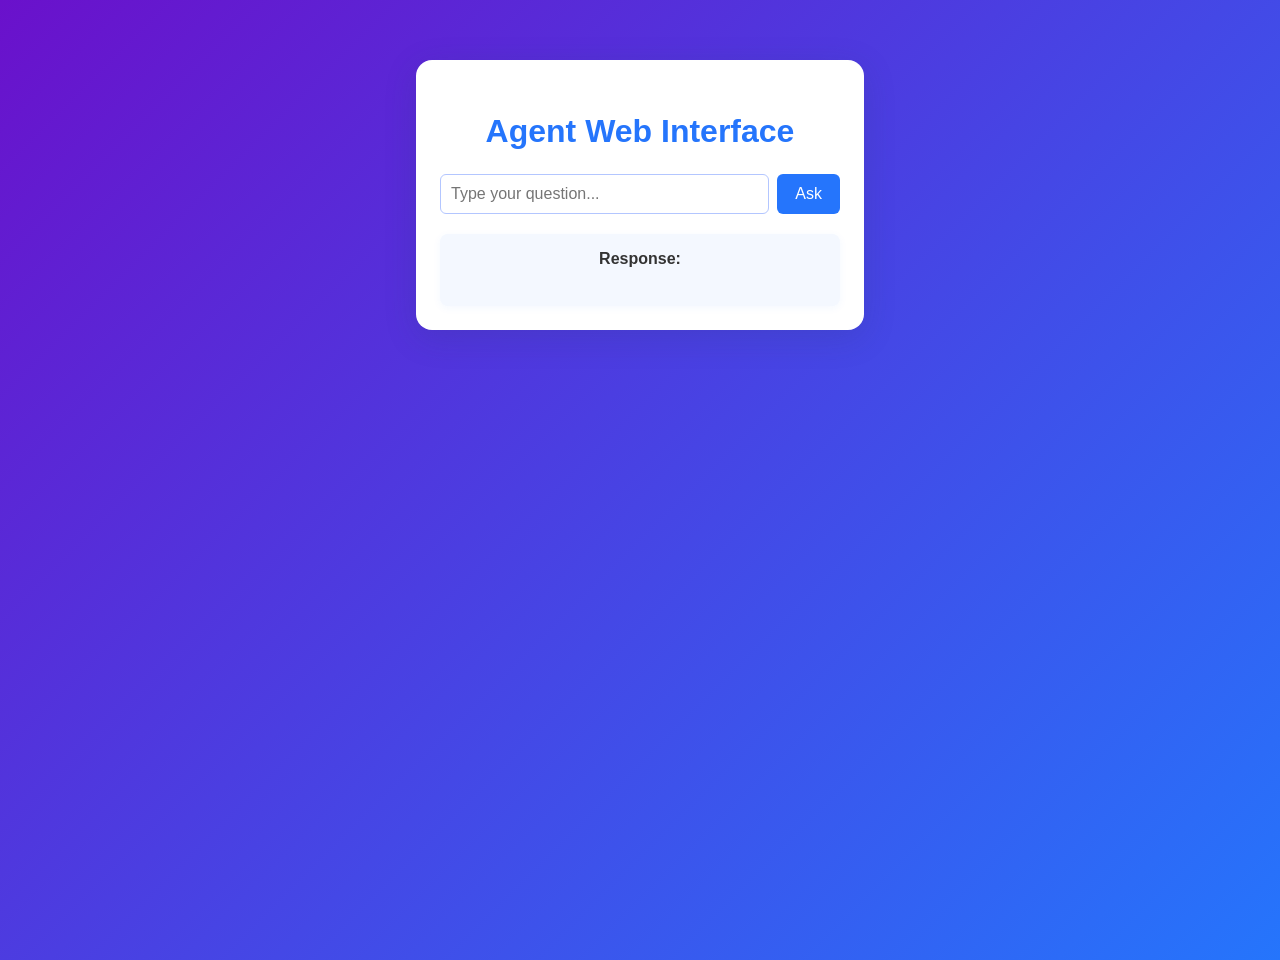
==== code/frontend/index.html @ 88b95194 "basic front end" ====
<!DOCTYPE html>
<html lang="en">
<head>
    <meta charset="UTF-8">
    <title>Agent Web App</title>
    <link rel="stylesheet" href="style.css">
</head>
<body>
    <div class="container">
        <h1>Agent Web Interface</h1>
        <form id="agent-form">
            <input type="text" id="query" placeholder="Type your question..." autocomplete="off" required>
            <button type="submit">Ask</button>
        </form>
        <div id="response-box">
            <strong>Response:</strong>
            <div id="response"></div>
        </div>
    </div>
    <script src="app.js"></script>
</body>
</html>
---- code/frontend/style.css ----
body {
    background: linear-gradient(135deg, #6a11cb 0%, #2575fc 100%);
    font-family: 'Segoe UI', Arial, sans-serif;
    min-height: 100vh;
    margin: 0;
}

.container {
    background: #fff;
    max-width: 400px;
    margin: 60px auto;
    padding: 32px 24px 24px 24px;
    border-radius: 16px;
    box-shadow: 0 8px 32px rgba(40, 60, 120, 0.2);
    text-align: center;
}

h1 {
    color: #2575fc;
    margin-bottom: 24px;
}

form {
    display: flex;
    gap: 8px;
    margin-bottom: 20px;
}

input[type="text"] {
    flex: 1;
    padding: 10px;
    border: 1px solid #b3c6ff;
    border-radius: 6px;
    font-size: 1rem;
}

button {
    background: #2575fc;
    color: #fff;
    border: none;
    border-radius: 6px;
    padding: 10px 18px;
    font-size: 1rem;
    cursor: pointer;
    transition: background 0.2s;
}

button:hover {
    background: #6a11cb;
}

#response-box {
    background: #f4f8ff;
    border-radius: 8px;
    padding: 16px;
    min-height: 40px;
    color: #333;
    box-shadow: 0 2px 8px rgba(37, 117, 252, 0.05);
}
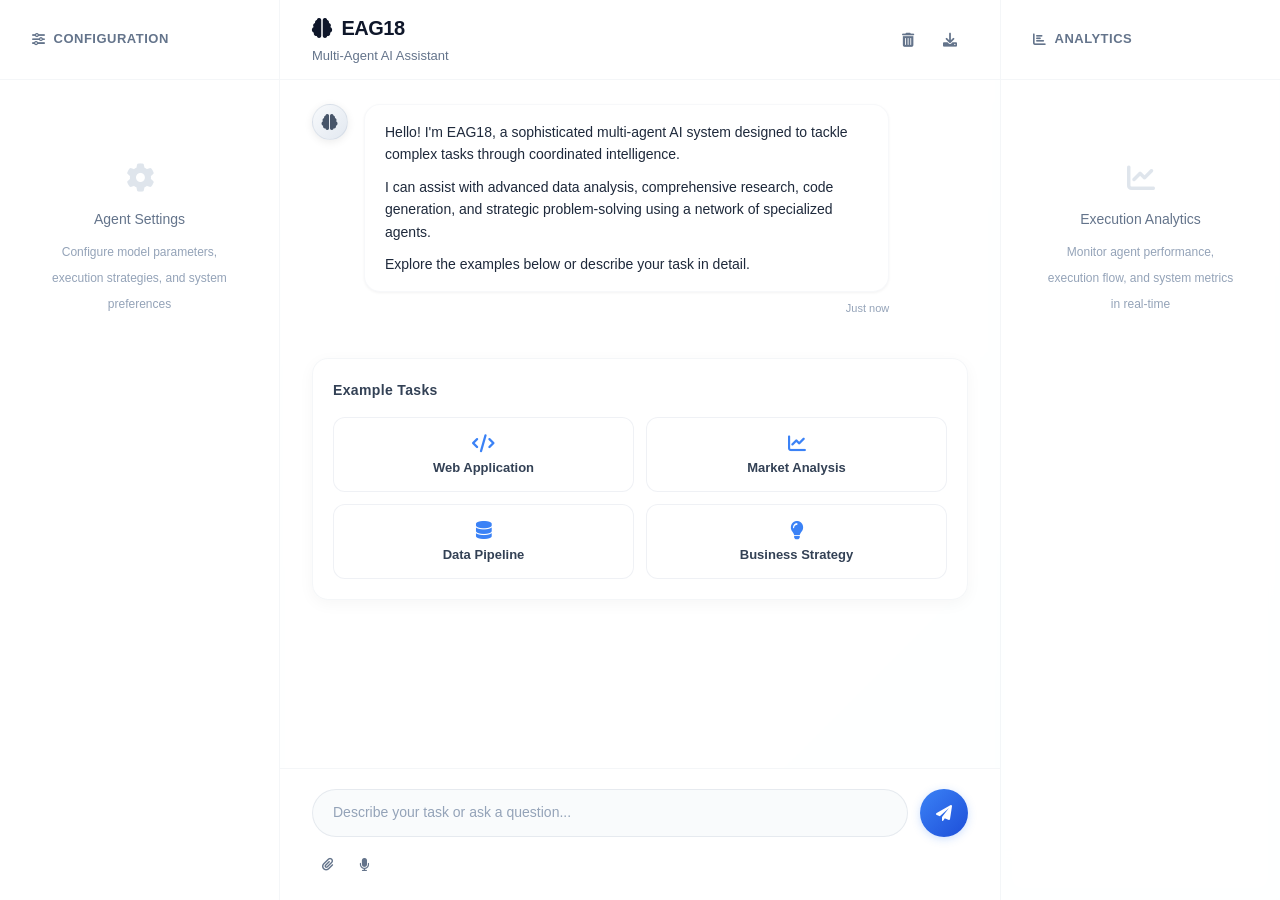
==== commit b39e44e5: "added front end" ====
--- a/code/frontend/index.html
+++ b/code/frontend/index.html
@@ -2,21 +2,127 @@
 <html lang="en">
 <head>
     <meta charset="UTF-8">
-    <title>Agent Web App</title>
+    <meta name="viewport" content="width=device-width, initial-scale=1.0">
+    <title>EAG18 - Agentic Query Assistant</title>
     <link rel="stylesheet" href="style.css">
+    <link href="https://cdnjs.cloudflare.com/ajax/libs/font-awesome/6.0.0/css/all.min.css" rel="stylesheet">
 </head>
 <body>
-    <div class="container">
-        <h1>Agent Web Interface</h1>
-        <form id="agent-form">
-            <input type="text" id="query" placeholder="Type your question..." autocomplete="off" required>
-            <button type="submit">Ask</button>
-        </form>
-        <div id="response-box">
-            <strong>Response:</strong>
-            <div id="response"></div>
+    <div class="app-container">
+        <!-- Left Sidebar -->
+        <div class="sidebar left-sidebar">
+            <div class="sidebar-header">
+                <h3><i class="fas fa-sliders-h"></i> Configuration</h3>
+            </div>
+            <div class="sidebar-content">
+                <div class="placeholder-content">
+                    <i class="fas fa-cog"></i>
+                    <p>Agent Settings</p>
+                    <small>Configure model parameters, execution strategies, and system preferences</small>
+                </div>
+            </div>
+        </div>
+
+        <!-- Main Chat Area -->
+        <div class="main-content">
+            <!-- Header -->
+            <div class="chat-header">
+                <div class="header-content">
+                    <h1><i class="fas fa-brain"></i> EAG18</h1>
+                    <p>Multi-Agent AI Assistant</p>
+                </div>
+                <div class="header-actions">
+                    <button class="btn-icon" title="Clear Conversation">
+                        <i class="fas fa-trash-alt"></i>
+                    </button>
+                    <button class="btn-icon" title="Export Chat">
+                        <i class="fas fa-download"></i>
+                    </button>
+                </div>
+            </div>
+
+            <!-- Chat Messages -->
+            <div class="chat-messages" id="chat-messages">
+                <!-- Welcome Message -->
+                <div class="message agent-message">
+                    <div class="message-avatar">
+                        <i class="fas fa-brain"></i>
+                    </div>
+                    <div class="message-content">
+                        <div class="message-text">
+                            <p>Hello! I'm EAG18, a sophisticated multi-agent AI system designed to tackle complex tasks through coordinated intelligence.</p>
+                            <p>I can assist with advanced data analysis, comprehensive research, code generation, and strategic problem-solving using a network of specialized agents.</p>
+                            <p>Explore the examples below or describe your task in detail.</p>
+                        </div>
+                        <div class="message-time">Just now</div>
+                    </div>
+                </div>
+
+                <!-- Starter Prompts -->
+                <div class="starter-prompts">
+                    <h4>Example Tasks</h4>
+                    <div class="prompt-grid">
+                        <button class="prompt-btn" data-prompt="Create a modern web application with HTML, CSS, and JavaScript that includes responsive design and interactive features">
+                            <i class="fas fa-code"></i>
+                            <span>Web Application</span>
+                        </button>
+                        <button class="prompt-btn" data-prompt="Conduct comprehensive market research on electric vehicle trends and create a detailed analysis report with visualizations">
+                            <i class="fas fa-chart-line"></i>
+                            <span>Market Analysis</span>
+                        </button>
+                        <button class="prompt-btn" data-prompt="Develop a data processing pipeline that analyzes financial datasets and generates insights with statistical models">
+                            <i class="fas fa-database"></i>
+                            <span>Data Pipeline</span>
+                        </button>
+                        <button class="prompt-btn" data-prompt="Create a comprehensive business strategy document for a tech startup including market positioning and growth plans">
+                            <i class="fas fa-lightbulb"></i>
+                            <span>Business Strategy</span>
+                        </button>
+                    </div>
+                </div>
+            </div>
+
+            <!-- Chat Input -->
+            <div class="chat-input-container">
+                <form id="chat-form" class="chat-form">
+                    <div class="input-wrapper">
+                        <textarea 
+                            id="message-input" 
+                            placeholder="Describe your task or ask a question..."
+                            rows="1"
+                            autocomplete="off"
+                        ></textarea>
+                        <button type="submit" class="send-btn" id="send-btn">
+                            <i class="fas fa-paper-plane"></i>
+                        </button>
+                    </div>
+                    <div class="input-actions">
+                        <button type="button" class="action-btn" title="Upload Files">
+                            <i class="fas fa-paperclip"></i>
+                        </button>
+                        <button type="button" class="action-btn" title="Voice Input">
+                            <i class="fas fa-microphone"></i>
+                        </button>
+                    </div>
+                </form>
+            </div>
+        </div>
+
+        <!-- Right Sidebar -->
+        <div class="sidebar right-sidebar">
+            <div class="sidebar-header">
+                <h3><i class="fas fa-chart-bar"></i> Analytics</h3>
+            </div>
+            <div class="sidebar-content">
+                <div class="placeholder-content">
+                    <i class="fas fa-chart-line"></i>
+                    <p>Execution Analytics</p>
+                    <small>Monitor agent performance, execution flow, and system metrics in real-time</small>
+                </div>
+            </div>
         </div>
     </div>
+
     <script src="app.js"></script>
 </body>
 </html>
--- a/code/frontend/style.css
+++ b/code/frontend/style.css
@@ -1,59 +1,512 @@
+/* Reset and Base Styles */
+* {
+    margin: 0;
+    padding: 0;
+    box-sizing: border-box;
+}
+
 body {
-    background: linear-gradient(135deg, #6a11cb 0%, #2575fc 100%);
-    font-family: 'Segoe UI', Arial, sans-serif;
-    min-height: 100vh;
-    margin: 0;
-}
-
-.container {
-    background: #fff;
-    max-width: 400px;
-    margin: 60px auto;
-    padding: 32px 24px 24px 24px;
+    font-family: -apple-system, BlinkMacSystemFont, 'Segoe UI', Roboto, 'Helvetica Neue', Arial, sans-serif;
+    background: linear-gradient(135deg, #f0f9ff 0%, #e0f2fe 50%, #b2f5ea 100%);
+    height: 100vh;
+    overflow: hidden;
+    color: #1e293b;
+    line-height: 1.6;
+}
+
+/* App Container */
+.app-container {
+    display: flex;
+    height: 100vh;
+    max-width: 100vw;
+    background: rgba(255, 255, 255, 0.7);
+    backdrop-filter: blur(20px);
+}
+
+/* Sidebar Styles */
+.sidebar {
+    width: 280px;
+    background: rgba(255, 255, 255, 0.9);
+    border-right: 1px solid rgba(148, 163, 184, 0.1);
+    display: flex;
+    flex-direction: column;
+    backdrop-filter: blur(10px);
+}
+
+.right-sidebar {
+    border-right: none;
+    border-left: 1px solid rgba(148, 163, 184, 0.1);
+}
+
+.sidebar-header {
+    padding: 20px 32px;
+    border-bottom: 1px solid rgba(148, 163, 184, 0.1);
+    background: rgba(255, 255, 255, 0.95);
+    backdrop-filter: blur(10px);
+    height: 80px;
+    display: flex;
+    align-items: center;
+}
+
+.sidebar-header h3 {
+    font-size: 13px;
+    font-weight: 600;
+    display: flex;
+    align-items: center;
+    gap: 8px;
+    color: #64748b;
+    text-transform: uppercase;
+    letter-spacing: 0.5px;
+}
+
+.sidebar-content {
+    flex: 1;
+    padding: 24px;
+    overflow-y: auto;
+}
+
+.placeholder-content {
+    text-align: center;
+    color: #94a3b8;
+    padding: 60px 20px;
+}
+
+.placeholder-content i {
+    font-size: 28px;
+    color: #cbd5e1;
+    margin-bottom: 16px;
+    opacity: 0.6;
+}
+
+.placeholder-content p {
+    font-size: 14px;
+    font-weight: 500;
+    margin-bottom: 8px;
+    color: #64748b;
+}
+
+.placeholder-content small {
+    font-size: 12px;
+    color: #94a3b8;
+    line-height: 1.4;
+}
+
+/* Main Content */
+.main-content {
+    flex: 1;
+    display: flex;
+    flex-direction: column;
+    background: rgba(255, 255, 255, 0.8);
+    backdrop-filter: blur(10px);
+}
+
+/* Chat Header */
+.chat-header {
+    display: flex;
+    justify-content: space-between;
+    align-items: center;
+    padding: 20px 32px;
+    background: rgba(255, 255, 255, 0.95);
+    border-bottom: 1px solid rgba(148, 163, 184, 0.1);
+    backdrop-filter: blur(10px);
+    height: 80px;
+}
+
+.header-content h1 {
+    font-size: 20px;
+    font-weight: 700;
+    margin-bottom: 2px;
+    display: flex;
+    align-items: center;
+    gap: 10px;
+    color: #0f172a;
+    letter-spacing: -0.025em;
+}
+
+.header-content p {
+    font-size: 13px;
+    color: #64748b;
+    font-weight: 500;
+}
+
+.header-actions {
+    display: flex;
+    gap: 6px;
+}
+
+.btn-icon {
+    background: transparent;
+    border: none;
+    color: #64748b;
+    padding: 10px;
+    border-radius: 8px;
+    cursor: pointer;
+    transition: all 0.2s ease;
+    display: flex;
+    align-items: center;
+    justify-content: center;
+    width: 36px;
+    height: 36px;
+    font-size: 14px;
+}
+
+.btn-icon:hover {
+    background: rgba(148, 163, 184, 0.1);
+    color: #334155;
+}
+
+/* Chat Messages */
+.chat-messages {
+    flex: 1;
+    padding: 24px 32px;
+    overflow-y: auto;
+    display: flex;
+    flex-direction: column;
+    gap: 20px;
+}
+
+/* Message Styles */
+.message {
+    display: flex;
+    gap: 16px;
+    max-width: 88%;
+    animation: fadeIn 0.3s ease;
+}
+
+.user-message {
+    align-self: flex-end;
+    flex-direction: row-reverse;
+}
+
+.agent-message {
+    align-self: flex-start;
+}
+
+.message-avatar {
+    width: 36px;
+    height: 36px;
+    border-radius: 50%;
+    display: flex;
+    align-items: center;
+    justify-content: center;
+    font-size: 16px;
+    flex-shrink: 0;
+    box-shadow: 0 2px 8px rgba(0, 0, 0, 0.08);
+}
+
+.user-message .message-avatar {
+    background: linear-gradient(135deg, #3b82f6 0%, #1d4ed8 100%);
+    color: white;
+}
+
+.agent-message .message-avatar {
+    background: linear-gradient(135deg, #f8fafc 0%, #e2e8f0 100%);
+    color: #475569;
+    border: 1px solid rgba(148, 163, 184, 0.2);
+}
+
+.message-content {
+    flex: 1;
+    min-width: 0;
+}
+
+.message-text {
+    background: #ffffff;
+    padding: 16px 20px;
     border-radius: 16px;
-    box-shadow: 0 8px 32px rgba(40, 60, 120, 0.2);
+    line-height: 1.6;
+    font-size: 14px;
+    box-shadow: 0 1px 3px rgba(0, 0, 0, 0.05);
+    border: 1px solid rgba(148, 163, 184, 0.08);
+}
+
+.user-message .message-text {
+    background: linear-gradient(135deg, #3b82f6 0%, #1d4ed8 100%);
+    color: white;
+    box-shadow: 0 4px 12px rgba(59, 130, 246, 0.25);
+}
+
+.agent-message .message-text {
+    background: #ffffff;
+    color: #1e293b;
+}
+
+.message-text p {
+    margin-bottom: 10px;
+}
+
+.message-text p:last-child {
+    margin-bottom: 0;
+}
+
+.message-text ul {
+    margin: 10px 0;
+    padding-left: 18px;
+}
+
+.message-text li {
+    margin-bottom: 6px;
+}
+
+.message-time {
+    font-size: 11px;
+    color: #94a3b8;
+    margin-top: 8px;
+    text-align: right;
+    font-weight: 500;
+}
+
+.user-message .message-time {
+    text-align: left;
+}
+
+/* Starter Prompts */
+.starter-prompts {
+    margin-top: 20px;
+    padding: 20px;
+    background: rgba(255, 255, 255, 0.9);
+    border-radius: 16px;
+    border: 1px solid rgba(148, 163, 184, 0.1);
+    box-shadow: 0 4px 16px rgba(0, 0, 0, 0.04);
+    backdrop-filter: blur(10px);
+}
+
+.starter-prompts h4 {
+    color: #334155;
+    margin-bottom: 16px;
+    font-size: 14px;
+    font-weight: 600;
+    letter-spacing: 0.025em;
+}
+
+.prompt-grid {
+    display: grid;
+    grid-template-columns: repeat(auto-fit, minmax(200px, 1fr));
+    gap: 12px;
+}
+
+.prompt-btn {
+    background: rgba(255, 255, 255, 0.8);
+    border: 1px solid rgba(148, 163, 184, 0.15);
+    border-radius: 12px;
+    padding: 16px;
+    cursor: pointer;
+    transition: all 0.2s ease;
+    display: flex;
+    flex-direction: column;
+    align-items: center;
+    gap: 8px;
     text-align: center;
-}
-
-h1 {
-    color: #2575fc;
-    margin-bottom: 24px;
-}
-
-form {
-    display: flex;
-    gap: 8px;
-    margin-bottom: 20px;
-}
-
-input[type="text"] {
+    color: #475569;
+    font-size: 13px;
+    font-weight: 500;
+    backdrop-filter: blur(10px);
+}
+
+.prompt-btn:hover {
+    border-color: #3b82f6;
+    background: rgba(59, 130, 246, 0.05);
+    transform: translateY(-1px);
+    box-shadow: 0 4px 12px rgba(59, 130, 246, 0.15);
+}
+
+.prompt-btn i {
+    font-size: 18px;
+    color: #3b82f6;
+}
+
+.prompt-btn span {
+    font-weight: 600;
+    color: #334155;
+}
+
+/* Chat Input */
+.chat-input-container {
+    padding: 20px 32px;
+    background: rgba(255, 255, 255, 0.95);
+    border-top: 1px solid rgba(148, 163, 184, 0.1);
+    backdrop-filter: blur(10px);
+}
+
+.chat-form {
+    display: flex;
+    flex-direction: column;
+    gap: 12px;
+}
+
+.input-wrapper {
+    display: flex;
+    gap: 12px;
+    align-items: flex-end;
+}
+
+#message-input {
     flex: 1;
-    padding: 10px;
-    border: 1px solid #b3c6ff;
-    border-radius: 6px;
-    font-size: 1rem;
-}
-
-button {
-    background: #2575fc;
-    color: #fff;
+    border: 1px solid rgba(148, 163, 184, 0.2);
+    border-radius: 24px;
+    padding: 14px 20px;
+    font-size: 14px;
+    resize: none;
+    outline: none;
+    transition: all 0.2s ease;
+    font-family: inherit;
+    max-height: 120px;
+    min-height: 48px;
+    background: rgba(248, 250, 252, 0.8);
+    color: #1e293b;
+}
+
+#message-input:focus {
+    border-color: #3b82f6;
+    background: #ffffff;
+    box-shadow: 0 0 0 3px rgba(59, 130, 246, 0.1);
+}
+
+#message-input::placeholder {
+    color: #94a3b8;
+}
+
+.send-btn {
+    background: linear-gradient(135deg, #3b82f6 0%, #1d4ed8 100%);
+    color: white;
     border: none;
-    border-radius: 6px;
-    padding: 10px 18px;
-    font-size: 1rem;
+    border-radius: 50%;
+    width: 48px;
+    height: 48px;
     cursor: pointer;
-    transition: background 0.2s;
-}
-
-button:hover {
-    background: #6a11cb;
-}
-
-#response-box {
-    background: #f4f8ff;
+    transition: all 0.2s ease;
+    display: flex;
+    align-items: center;
+    justify-content: center;
+    font-size: 16px;
+    flex-shrink: 0;
+    box-shadow: 0 2px 8px rgba(59, 130, 246, 0.25);
+}
+
+.send-btn:hover {
+    background: linear-gradient(135deg, #2563eb 0%, #1e40af 100%);
+    transform: translateY(-1px);
+    box-shadow: 0 4px 12px rgba(59, 130, 246, 0.35);
+}
+
+.send-btn:disabled {
+    opacity: 0.6;
+    cursor: not-allowed;
+    transform: none;
+}
+
+.input-actions {
+    display: flex;
+    gap: 6px;
+    justify-content: flex-start;
+}
+
+.action-btn {
+    background: transparent;
+    border: none;
     border-radius: 8px;
-    padding: 16px;
-    min-height: 40px;
-    color: #333;
-    box-shadow: 0 2px 8px rgba(37, 117, 252, 0.05);
+    padding: 8px 10px;
+    cursor: pointer;
+    transition: all 0.2s ease;
+    color: #64748b;
+    font-size: 13px;
+}
+
+.action-btn:hover {
+    background: rgba(148, 163, 184, 0.1);
+    color: #334155;
+}
+
+/* Animations */
+@keyframes fadeIn {
+    from {
+        opacity: 0;
+        transform: translateY(10px);
+    }
+    to {
+        opacity: 1;
+        transform: translateY(0);
+    }
+}
+
+/* Loading Animation */
+.typing-indicator {
+    display: flex;
+    gap: 4px;
+    padding: 16px 20px;
+    background: #ffffff;
+    border-radius: 16px;
+    align-self: flex-start;
+    max-width: 70px;
+    box-shadow: 0 1px 3px rgba(0, 0, 0, 0.05);
+    border: 1px solid rgba(148, 163, 184, 0.08);
+}
+
+.typing-dot {
+    width: 8px;
+    height: 8px;
+    border-radius: 50%;
+    background: #94a3b8;
+    animation: typing 1.4s infinite ease-in-out;
+}
+
+.typing-dot:nth-child(1) { animation-delay: -0.32s; }
+.typing-dot:nth-child(2) { animation-delay: -0.16s; }
+
+@keyframes typing {
+    0%, 80%, 100% {
+        transform: scale(0.8);
+        opacity: 0.5;
+    }
+    40% {
+        transform: scale(1);
+        opacity: 1;
+    }
+}
+
+/* Responsive Design */
+@media (max-width: 1200px) {
+    .sidebar {
+        width: 240px;
+    }
+}
+
+@media (max-width: 768px) {
+    .sidebar {
+        display: none;
+    }
+    
+    .chat-messages {
+        padding: 20px 24px;
+    }
+    
+    .chat-input-container {
+        padding: 20px 24px;
+    }
+    
+    .message {
+        max-width: 92%;
+    }
+    
+    .prompt-grid {
+        grid-template-columns: 1fr;
+    }
+}
+
+/* Scrollbar Styling */
+.chat-messages::-webkit-scrollbar {
+    width: 6px;
+}
+
+.chat-messages::-webkit-scrollbar-track {
+    background: transparent;
+}
+
+.chat-messages::-webkit-scrollbar-thumb {
+    background: rgba(148, 163, 184, 0.3);
+    border-radius: 3px;
+}
+
+.chat-messages::-webkit-scrollbar-thumb:hover {
+    background: rgba(148, 163, 184, 0.5);
 }
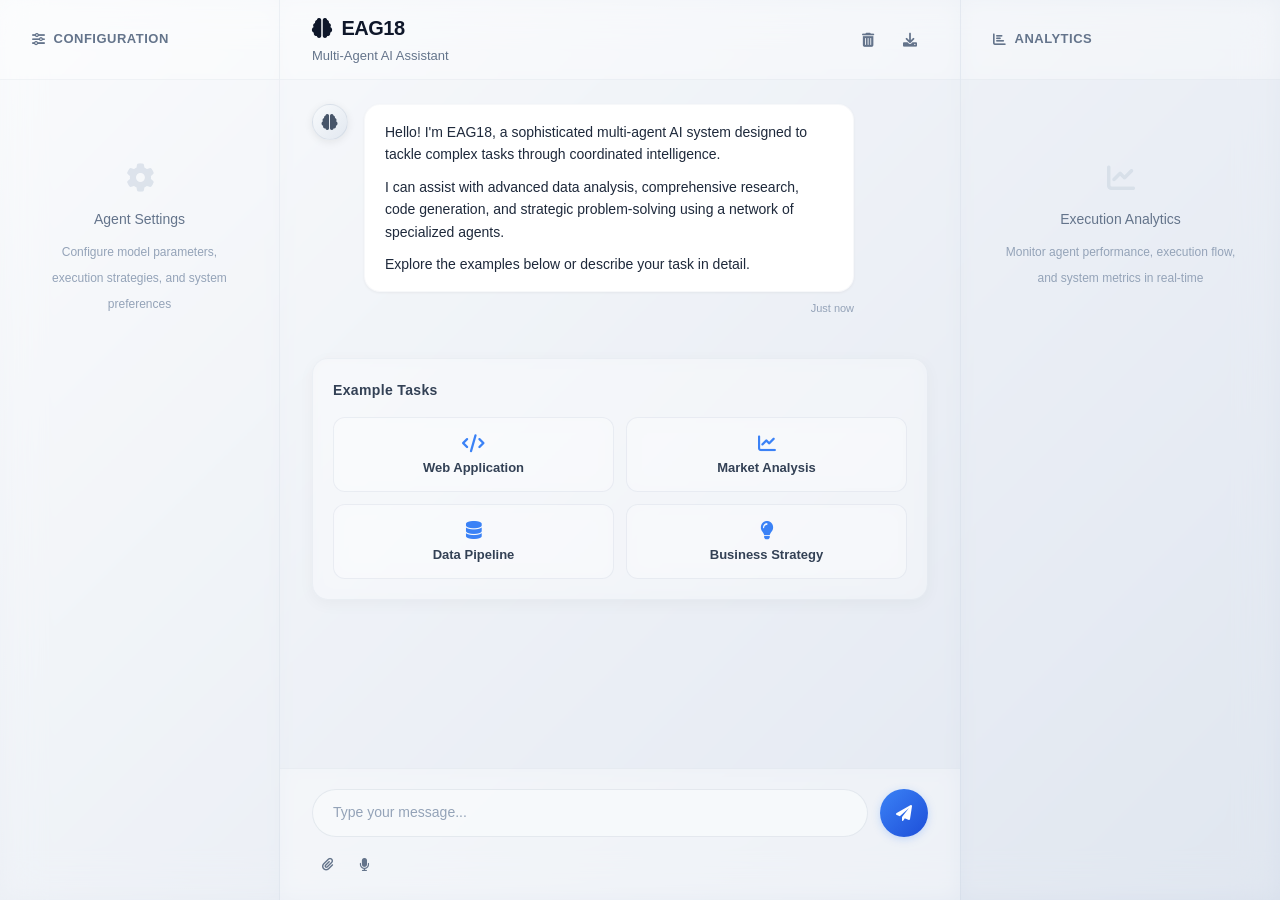
==== commit e4828f29: "file upload workgin" ====
--- a/code/frontend/index.html
+++ b/code/frontend/index.html
@@ -84,20 +84,14 @@
 
             <!-- Chat Input -->
             <div class="chat-input-container">
-                <form id="chat-form" class="chat-form">
+                <form id="chat-form" class="chat-form" autocomplete="off">
+                    <input type="file" id="file-input" multiple style="display:none;" />
                     <div class="input-wrapper">
-                        <textarea 
-                            id="message-input" 
-                            placeholder="Describe your task or ask a question..."
-                            rows="1"
-                            autocomplete="off"
-                        ></textarea>
-                        <button type="submit" class="send-btn" id="send-btn">
-                            <i class="fas fa-paper-plane"></i>
-                        </button>
+                        <textarea id="message-input" rows="1" placeholder="Type your message..." autocomplete="off"></textarea>
+                        <button type="submit" id="send-btn" class="send-btn"><i class="fas fa-paper-plane"></i></button>
                     </div>
                     <div class="input-actions">
-                        <button type="button" class="action-btn" title="Upload Files">
+                        <button type="button" class="action-btn" id="attach-btn" title="Attach File">
                             <i class="fas fa-paperclip"></i>
                         </button>
                         <button type="button" class="action-btn" title="Voice Input">
--- a/code/frontend/style.css
+++ b/code/frontend/style.css
@@ -7,7 +7,7 @@
 
 body {
     font-family: -apple-system, BlinkMacSystemFont, 'Segoe UI', Roboto, 'Helvetica Neue', Arial, sans-serif;
-    background: linear-gradient(135deg, #f0f9ff 0%, #e0f2fe 50%, #b2f5ea 100%);
+    background: linear-gradient(135deg, #f5f7fa 0%, #c3cfe2 100%);
     height: 100vh;
     overflow: hidden;
     color: #1e293b;
@@ -19,14 +19,14 @@
     display: flex;
     height: 100vh;
     max-width: 100vw;
-    background: rgba(255, 255, 255, 0.7);
+    background: rgba(255, 255, 255, 0.2);
     backdrop-filter: blur(20px);
 }
 
 /* Sidebar Styles */
 .sidebar {
     width: 280px;
-    background: rgba(255, 255, 255, 0.9);
+    background: rgba(255, 255, 255, 0.2);
     border-right: 1px solid rgba(148, 163, 184, 0.1);
     display: flex;
     flex-direction: column;
@@ -41,7 +41,7 @@
 .sidebar-header {
     padding: 20px 32px;
     border-bottom: 1px solid rgba(148, 163, 184, 0.1);
-    background: rgba(255, 255, 255, 0.95);
+    background: rgba(255, 255, 255, 0.2);
     backdrop-filter: blur(10px);
     height: 80px;
     display: flex;
@@ -96,7 +96,7 @@
     flex: 1;
     display: flex;
     flex-direction: column;
-    background: rgba(255, 255, 255, 0.8);
+    background: rgba(255, 255, 255, 0.2);
     backdrop-filter: blur(10px);
 }
 
@@ -106,7 +106,7 @@
     justify-content: space-between;
     align-items: center;
     padding: 20px 32px;
-    background: rgba(255, 255, 255, 0.95);
+    background: rgba(255, 255, 255, 0.2);
     border-bottom: 1px solid rgba(148, 163, 184, 0.1);
     backdrop-filter: blur(10px);
     height: 80px;
@@ -264,7 +264,7 @@
 .starter-prompts {
     margin-top: 20px;
     padding: 20px;
-    background: rgba(255, 255, 255, 0.9);
+    background: rgba(255, 255, 255, 0.2);
     border-radius: 16px;
     border: 1px solid rgba(148, 163, 184, 0.1);
     box-shadow: 0 4px 16px rgba(0, 0, 0, 0.04);
@@ -286,7 +286,7 @@
 }
 
 .prompt-btn {
-    background: rgba(255, 255, 255, 0.8);
+    background: rgba(255, 255, 255, 0.2);
     border: 1px solid rgba(148, 163, 184, 0.15);
     border-radius: 12px;
     padding: 16px;
@@ -323,7 +323,7 @@
 /* Chat Input */
 .chat-input-container {
     padding: 20px 32px;
-    background: rgba(255, 255, 255, 0.95);
+    background: rgba(255, 255, 255, 0.2);
     border-top: 1px solid rgba(148, 163, 184, 0.1);
     backdrop-filter: blur(10px);
 }
@@ -509,4 +509,78 @@
 
 .chat-messages::-webkit-scrollbar-thumb:hover {
     background: rgba(148, 163, 184, 0.5);
+}
+
+/* DAG/Status UI for right sidebar - compact, glossy, chat-aligned */
+.dag-node {
+    display: flex;
+    align-items: flex-start;
+    margin-bottom: 4px;
+    padding: 5px 8px;
+    border-radius: 5px;
+    background: linear-gradient(135deg, #f8fafc 0%, #f1f5f9 100%);
+    border: 1px solid #e5e7eb;
+    box-shadow: 0 1px 2px rgba(0,0,0,0.02);
+    font-size: 12px;
+    font-family: "Segoe UI", "Roboto", "Arial", sans-serif;
+    transition: box-shadow 0.2s, border-color 0.2s;
+    position: relative;
+    min-width: 0;
+    overflow: visible;
+}
+.dag-node::after {
+    content: '';
+    display: block;
+    position: absolute;
+    left: 0; right: 0; top: 0;
+    height: 40%;
+    border-radius: 5px 5px 0 0;
+    background: linear-gradient(90deg, rgba(255,255,255,0.18) 0%, rgba(255,255,255,0.04) 100%);
+    pointer-events: none;
+}
+.dag-node.completed {
+    background: linear-gradient(135deg, #dcfce7 0%, #bbf7d0 100%);
+    color: #15803d;
+    border-color: #bbf7d0;
+    cursor: pointer;
+}
+.dag-node.running {
+    background: linear-gradient(135deg, #e0f2fe 0%, #bae6fd 100%);
+    color: #2563eb;
+    border-color: #bae6fd;
+    font-weight: 600;
+}
+.dag-node.failed {
+    background: linear-gradient(135deg, #fee2e2 0%, #fecaca 100%);
+    color: #b91c1c;
+    border-color: #fecaca;
+    font-weight: 600;
+}
+.dag-node.pending {
+    background: linear-gradient(135deg, #f3f4f6 0%, #e5e7eb 100%);
+    color: #64748b;
+    border-color: #e5e7eb;
+}
+.dag-arrow {
+    text-align: center;
+    font-size: 13px;
+    color: #cbd5e1;
+    margin: 0 0 2px 0;
+    user-select: none;
+    line-height: 1;
+}
+.dag-node:hover.completed {
+    box-shadow: 0 2px 6px rgba(34,197,94,0.08);
+    border-color: #22c55e;
+}
+.dag-node:hover.failed {
+    box-shadow: 0 2px 6px rgba(239,68,68,0.08);
+    border-color: #ef4444;
+}
+/* Sidebar expansion and overflow */
+.sidebar.right-sidebar {
+    min-width: 320px;
+    max-width: 440px;
+    overflow-x: visible;
+    overflow-y: visible;
 }
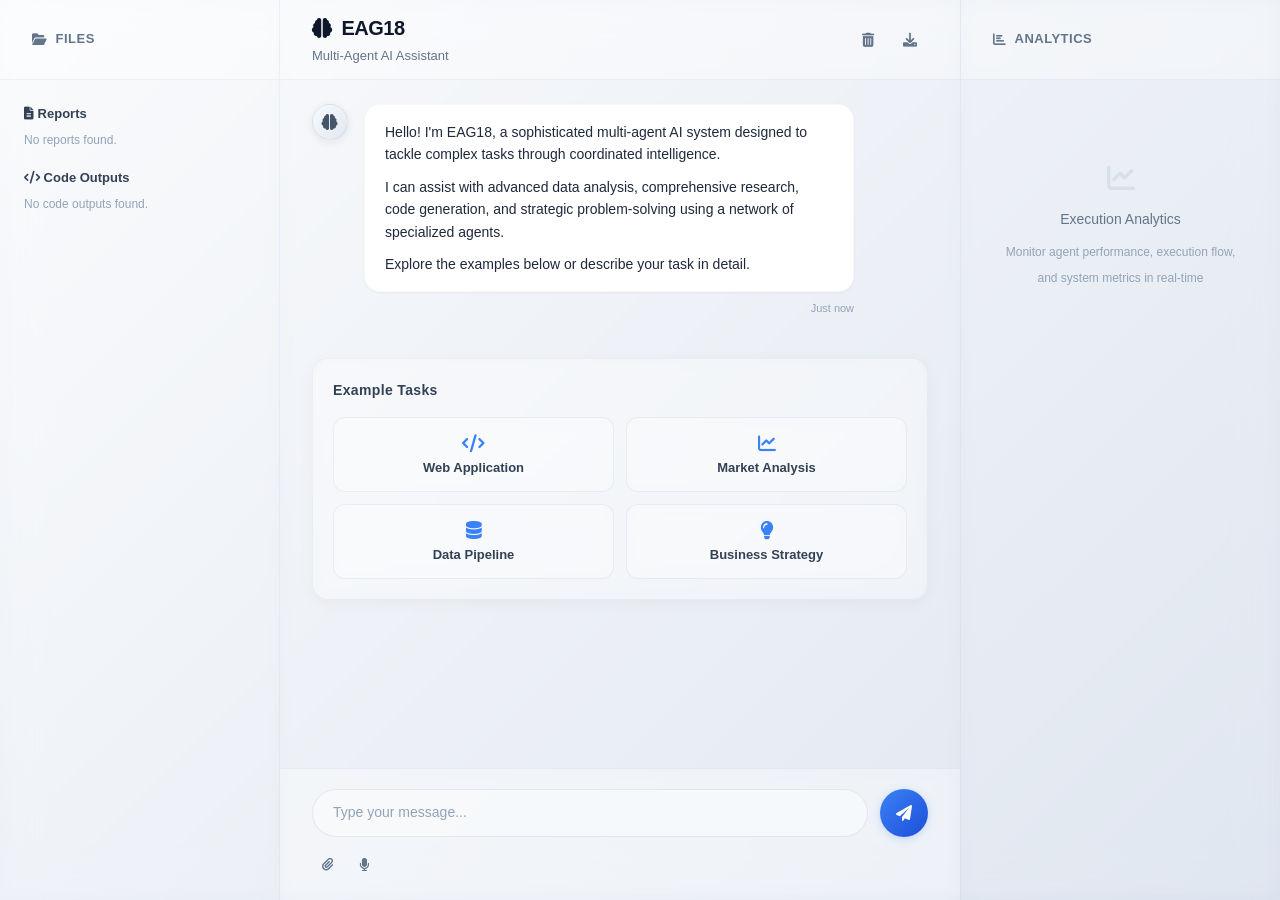
==== commit 5fb21e8f: "file working" ====
--- a/code/frontend/index.html
+++ b/code/frontend/index.html
@@ -12,14 +12,10 @@
         <!-- Left Sidebar -->
         <div class="sidebar left-sidebar">
             <div class="sidebar-header">
-                <h3><i class="fas fa-sliders-h"></i> Configuration</h3>
+                <h3><i class="fas fa-folder-open"></i> Files</h3>
             </div>
-            <div class="sidebar-content">
-                <div class="placeholder-content">
-                    <i class="fas fa-cog"></i>
-                    <p>Agent Settings</p>
-                    <small>Configure model parameters, execution strategies, and system preferences</small>
-                </div>
+            <div class="sidebar-content" id="left-sidebar-content">
+                <!-- Reports and code outputs will be rendered here by JS -->
             </div>
         </div>
 
--- a/code/frontend/style.css
+++ b/code/frontend/style.css
@@ -583,4 +583,18 @@
     max-width: 440px;
     overflow-x: visible;
     overflow-y: visible;
-}+}
+
+/* Left sidebar file browser styles */
+.sidebar-section { margin-bottom: 18px; }
+.sidebar-section h4 { font-size: 13px; margin-bottom: 6px; color: #334155; }
+.sidebar-list { list-style: none; padding-left: 0; }
+.sidebar-item { font-size: 13px; margin-bottom: 4px; display: flex; align-items: center; transition: background 0.2s; border-radius: 6px; padding: 2px 6px; }
+.sidebar-item a { color: #2563eb; text-decoration: none; font-weight: 500; border-radius: 6px; padding: 2px 4px; transition: background 0.2s, color 0.2s; }
+.sidebar-item:hover, .sidebar-item:focus-within { background: #e0e7ef; }
+.sidebar-item a:hover { background: #dbeafe; color: #1e40af; }
+.sidebar-item i { margin-right: 6px; color: #64748b; }
+.sidebar-empty { color: #94a3b8; font-size: 12px; margin-bottom: 8px; }
+.sidebar-session-title { font-weight: 600; color: #0f172a; margin-top: 8px; }
+.file-badge-new { background: #facc15; color: #92400e; font-size: 10px; border-radius: 8px; padding: 1px 6px; margin-left: 8px; font-weight: 700; animation: newfilefade 1.2s linear; }
+@keyframes newfilefade { 0% { background: #fde68a; } 100% { background: #facc15; } }
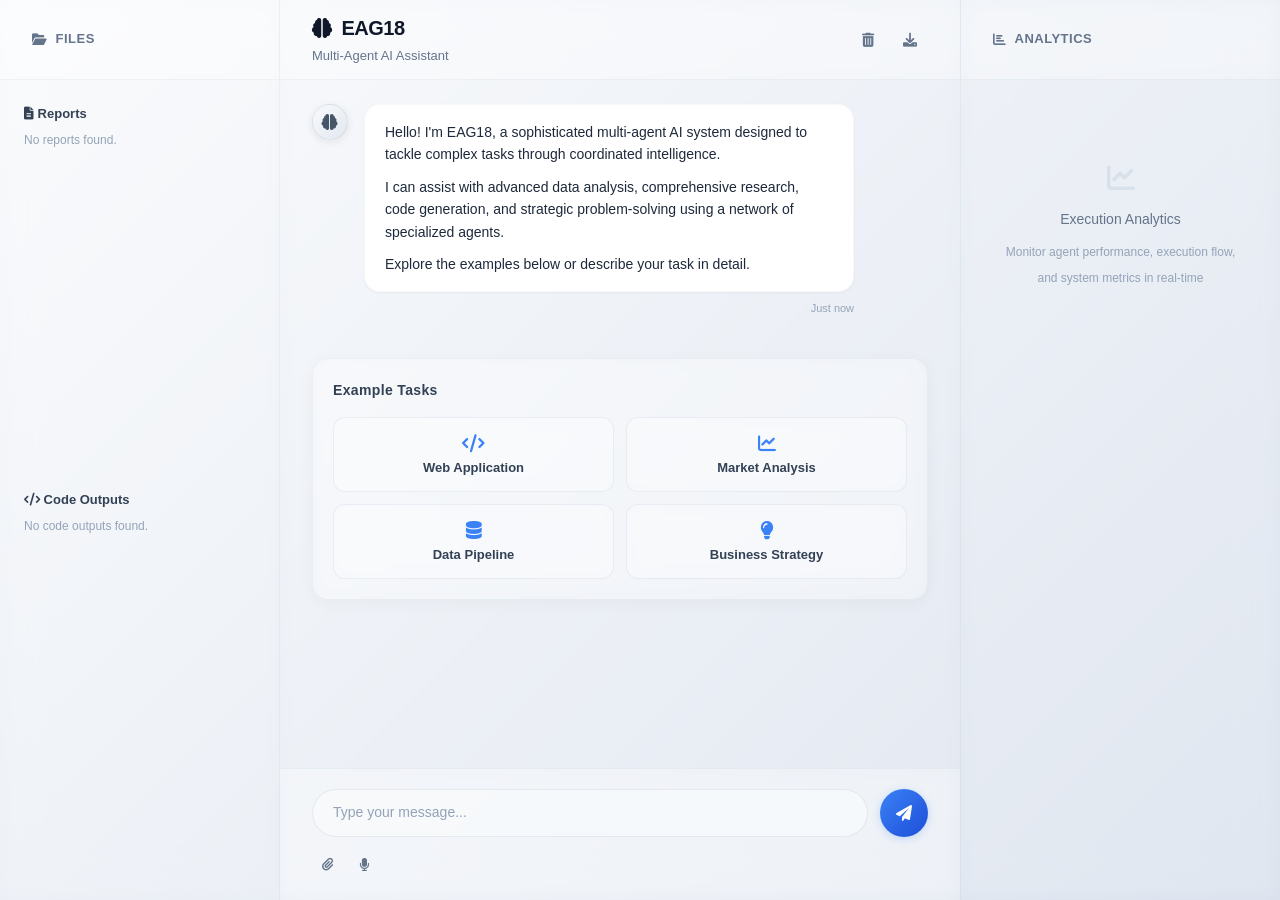
==== commit 5d74cc04: "Working code" ====
--- a/code/frontend/index.html
+++ b/code/frontend/index.html
@@ -58,11 +58,11 @@
                 <div class="starter-prompts">
                     <h4>Example Tasks</h4>
                     <div class="prompt-grid">
-                        <button class="prompt-btn" data-prompt="Create a modern web application with HTML, CSS, and JavaScript that includes responsive design and interactive features">
+                        <button class="prompt-btn" data-prompt="Create a modern Tic Tac Toe game with HTML, CSS, and JavaScript">
                             <i class="fas fa-code"></i>
                             <span>Web Application</span>
                         </button>
-                        <button class="prompt-btn" data-prompt="Conduct comprehensive market research on electric vehicle trends and create a detailed analysis report with visualizations">
+                        <button class="prompt-btn" data-prompt="Conduct a basic market research on electric vehicle trends and create a detailed analysis report without visualizations">
                             <i class="fas fa-chart-line"></i>
                             <span>Market Analysis</span>
                         </button>
--- a/code/frontend/style.css
+++ b/code/frontend/style.css
@@ -597,4 +597,75 @@
 .sidebar-empty { color: #94a3b8; font-size: 12px; margin-bottom: 8px; }
 .sidebar-session-title { font-weight: 600; color: #0f172a; margin-top: 8px; }
 .file-badge-new { background: #facc15; color: #92400e; font-size: 10px; border-radius: 8px; padding: 1px 6px; margin-left: 8px; font-weight: 700; animation: newfilefade 1.2s linear; }
-@keyframes newfilefade { 0% { background: #fde68a; } 100% { background: #facc15; } }+@keyframes newfilefade { 0% { background: #fde68a; } 100% { background: #facc15; } }
+
+.sidebar-card-grid {
+  display: flex;
+  flex-direction: column;
+  gap: 6px;
+  margin-bottom: 8px;
+  padding-right: 6px;
+}
+
+.sidebar-card {
+  background: linear-gradient(135deg, #f8fafc 0%, #e0e7ef 100%);
+  border-radius: 10px;
+  box-shadow: 0 1.5px 5px rgba(30, 41, 59, 0.06), 0 1px 3px rgba(148, 163, 184, 0.07);
+  padding: 8px 10px;
+  min-width: 0;
+  width: 100%;
+  display: flex;
+  align-items: center;
+  transition: box-shadow 0.2s, transform 0.2s;
+  border: 1px solid #e2e8f0;
+}
+
+.sidebar-card:hover {
+  box-shadow: 0 3px 10px rgba(30, 41, 59, 0.11), 0 1.5px 5px rgba(148, 163, 184, 0.11);
+  transform: translateY(-1.5px) scale(1.025);
+  border-color: #a5b4fc;
+}
+
+.sidebar-card-icon {
+  font-size: 1.2em;
+  color: #64748b;
+  margin-right: 8px;
+}
+
+.sidebar-card-content a {
+  color: #2563eb;
+  font-weight: 600;
+  text-decoration: none;
+  font-size: 0.68em;
+  word-break: break-all;
+}
+
+.sidebar-card-content a:hover {
+  color: #1e40af;
+  text-decoration: underline;
+}
+
+.sidebar-sections-flex {
+  display: flex;
+  flex-direction: column;
+  height: 100%;
+}
+
+.sidebar-section-half {
+  flex: 1 1 0;
+  min-height: 0;
+  max-height: 50%;
+  overflow-y: auto;
+  padding-bottom: 8px;
+}
+
+/* Optional: On small screens, stack sections fully */
+@media (max-width: 900px) {
+  .sidebar-sections-flex {
+    flex-direction: column;
+  }
+  .sidebar-section-half {
+    max-height: none;
+    min-height: 0;
+  }
+}
